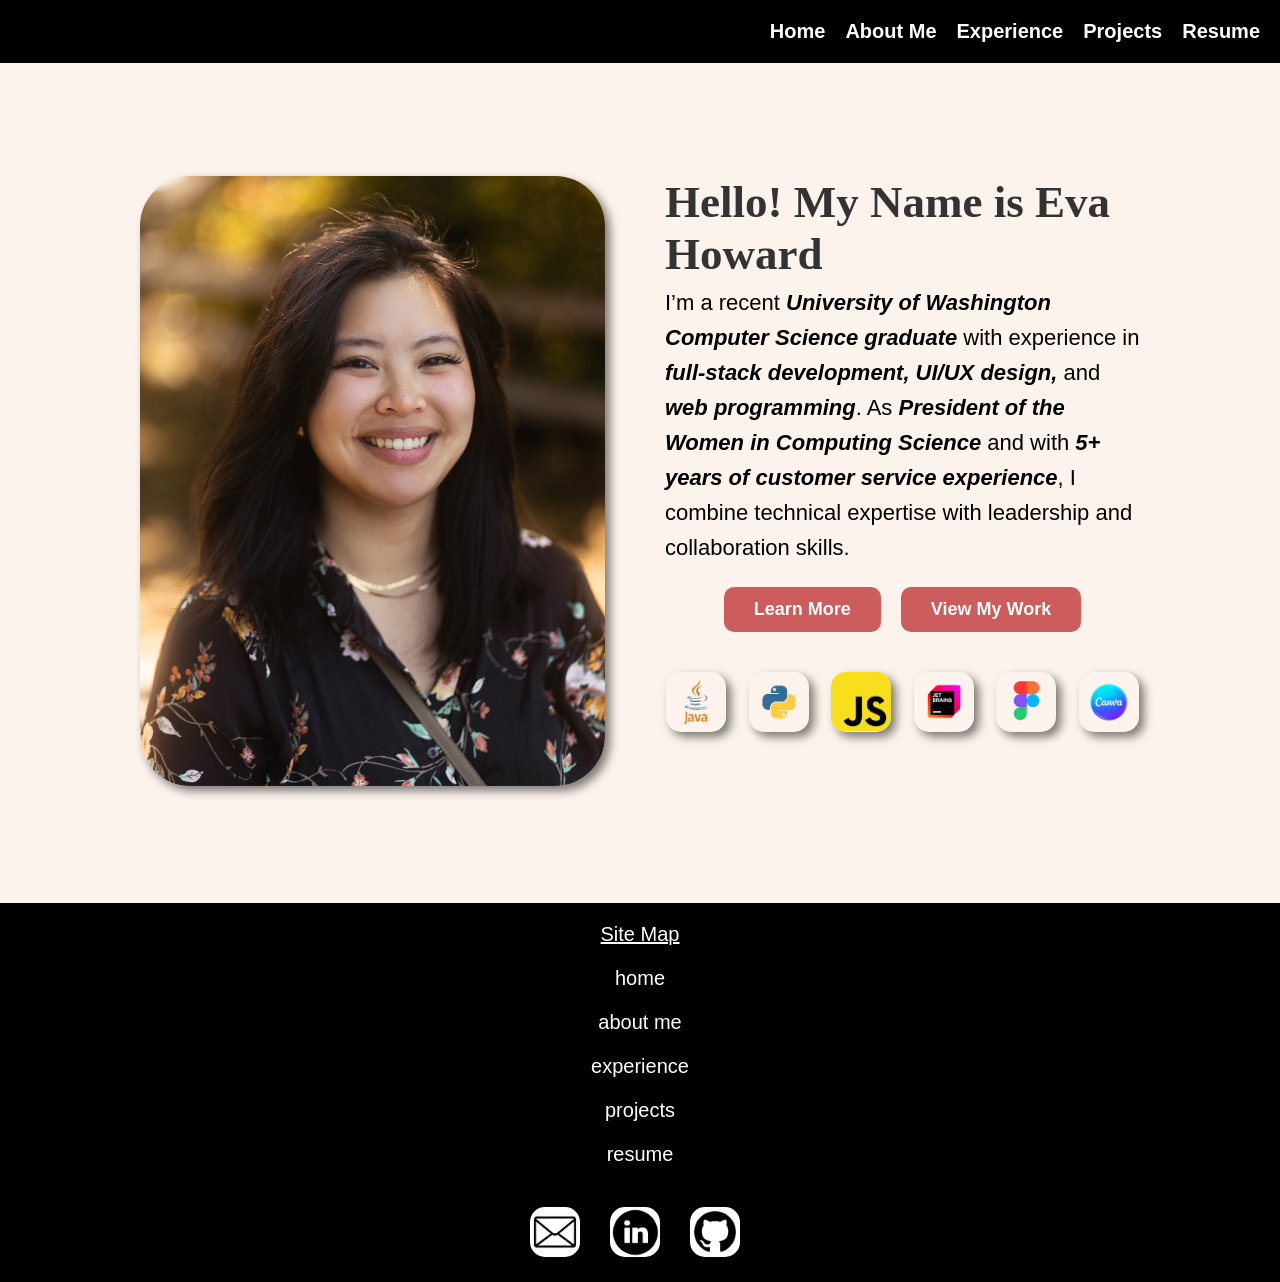
==== index.html @ faa2dda1 "made homepage blurb smaller" ====
<!DOCTYPE html>
<html lang="en">
<head>
    <meta charset="UTF-8">
    <meta name="viewport" content="width=device-width, initial-scale=1.0">
    <title>Eva Howard Portfolio</title>
    <meta name="description" content="Portfolio of Eva Howard, a UW Computer Science student, showcasing software projects,
    programming skills, and experience in web development, algorithms, and technology.">
    <meta name="author" content="Eva Howard">
    <meta name="keywords" content="Eva Howard, Eva, Howard, portfolio, CS, Computer Science, student, UWT, University of
    Washington, HTML, CSS, JavaScript, Python, Java, projects, leadership, WiCS, UHackathon, Game Jam, Figma">
    <link rel="stylesheet" href="styles.css">
</head>
<body>
<nav class="navbar">
    <a href="index.html">Home</a>
    <a href="about.html">About Me</a>
    <a href="experience.html">Experience</a>
    <a href="projects.html">Projects</a>
    <a href="resume.html">Resume</a>
</nav>
<div class="body">
    <div class="centerGrid">
        <div id="homeImg">
            <img src="img/face1.png" alt="A professional photo of Eva Howard with a big smile looking at the camera.">
        </div>
        <div>
            <h1>Hello! My Name is Eva Howard</h1>
            <p>
                I’m a recent <strong><em>University of Washington Computer Science graduate</em></strong> with experience
                in <strong><em>full-stack development, UI/UX design,</em></strong> and <strong><em>web programming</em></strong>.
                As <strong><em>President of the Women in Computing Science</em></strong> and with <strong><em>5+ years of customer
                service experience</em></strong>, I combine technical expertise with leadership and collaboration skills.
            </p>
            <div id="buttons">
                <a href="about.html">Learn More</a>
                <a href="projects.html">View My Work</a>
            </div>
            <div id="icons">
                <img src="img/java.png" alt="LinkedIn">
                <img src="img/python.png" alt="LinkedIn">
                <img src="img/js.png" alt="LinkedIn">
                <img src="img/jetbrains.png" alt="LinkedIn">
                <img src="img/figma.png" alt="LinkedIn">
                <img src="img/canva.png" alt="LinkedIn">
            </div>
        </div>
    </div>
</div>
<footer class="footer">
    <u><a href="sitemap.html">Site Map</a></u> <br>
    <a href="index.html">home</a> <br>
    <a href="about.html">about me</a> <br>
    <a href="experience.html">experience</a> <br>
    <a href="projects.html">projects</a> <br>
    <a href="resume.html">resume</a> <br>
    <div class="iconGrid">
        <div class="icon">
            <a href="mailto:ehoward7960@gmail.com">
                <img src="img/email%20(2).png" alt="Email Icon" width="50" height="50">
            </a>
        </div>
        <div class="icon">
            <a href="https://www.linkedin.com/in/evahoward7960/">
                <img src="img/linkedin.png" alt="LinkedIn Icon" width="50" height="50">
            </a>
        </div>
        <div class="icon">
            <a href="https://github.com/eva7960">
                <img src="img/github.png" alt="Github Icon" width="50" height="50">
            </a>
        </div>
    </div>
</footer>
</body>
</html>
---- styles.css ----
/* CSS for entire website */
* {
    box-sizing: border-box;
}
body {
    background-color: rgba(250,240,230,0.75);
    margin: 0;
    padding-bottom: 0;
    min-height: 100vh;
    font-family: "Arial Rounded MT Bold", sans-serif;
    font-size: 18px;
}
.body {
    display: flex;
    justify-content: center; /* horizontal centering */
    align-items: center;     /* vertical centering */
    flex-direction: column;
    min-height: calc(100vh - 60px); /* optional: leave space for navbar */
}
.navbar {
    top: 0;
    padding: 20px;
    width: 100%;
    background-color: black;
    display: flex;
    justify-content: right;  /* center links horizontally */
    gap: 20px;
}

.navbar a {
    color: white;
    text-decoration: none;
    font-size: 20px;
    font-weight: bold;
}

.navbar a:hover {
    color: indianred;
    text-decoration: underline;
}
footer {
    display: flex;
    flex-direction: column; /* stack headings, paragraphs vertically */
    align-items: center;    /* center horizontally */
    justify-content: center; /* center vertically if footer height is bigger */
    background-color: black;
    color: white;
    padding: 20px;
}
footer u {
    font-size: 20px;
}
footer a {
    font-size: 20px;
    color: white;
    text-decoration: none;
}
footer a:hover {
    color: indianred;
}
h1, h2 {
    font-family: "Schnyder", Georgia, serif;
}
h1 {
    font-size: 30px;
}
h2 {
    font-size: 50px;
    margin-bottom: 0;
    margin-top: 0;
}
.card {
    background: white;
    padding: 25px;
    border-radius: 15px;
    box-shadow: 5px 5px 10px rgba(0,0,0,0.5);
}

/* HOMEPAGE CSS */
.centerGrid {
    display: grid;
    grid-template-columns: repeat(2, 1fr);
    gap: 50px;
    max-width: 1000px;
}

.centerGrid img {
    border-radius: 50px;
    width: 465px;
    height: 610px;
    box-shadow: 5px 5px 10px rgba(0, 0, 0, 0.5); /* drop shadow */
}

.centerGrid h1 {
    font-size: 45px;
    color: #333;
    margin:0;
}
.centerGrid p {
    margin-top: 5px;
    font-size: 22px;
    line-height: 35px;
}
#icons {
    display: grid;
    grid-template-columns: repeat(6, 1fr); /* 6 equal columns */
    gap: 20px;                            /* space between icons */
    justify-items: center;                 /* center icons in each column */
    align-items: center;                   /* vertical alignment */
    margin: 40px 0;                        /* spacing above/below the row */
}

#icons img {
    width: 60px;   /* adjust icon size */
    height: 60px;
    object-fit: contain;
    border-radius: 15px;
}
#buttons {
    display: flex;
    gap: 20px;              /* space between buttons */
    margin-top: 20px;       /* space below text */
    flex-wrap: wrap;         /* wrap on small screens */
    justify-content: center; /* center buttons */
}
#buttons a {
    padding: 12px 30px;
    background-color: indianred;
    color: white;
    text-decoration: none;
    font-weight: bold;
    border-radius: 10px;
    text-align: center;
    font-size: 18px;
}


/* PROJECTS CSS */
.projectGrid {
    display: grid;
    grid-template-columns: repeat(2, 1fr);
    gap: 25px;
    max-width: 1400px;
    margin: auto;
    padding-top: 30px;
    padding-bottom: 30px;
}

.project {
    display: flex;
    flex-direction: column;
    align-items: center;
    text-align: center;
    height: 100%;
}
.project p {
    text-align:left;
    line-height: 30px;
    font-size: 18px;
}
.project strong {
    font-size: 20px;
    font-weight: bolder;
}
.project img {
    width: 100%;
    height: 400px;
    object-fit: cover;
    border-radius: 10px;
}
.project h1 {
    text-align: center;
}

.project h1 a {
    font-size: 30px;
    font-family: "Schnyder", Georgia, serif;
    margin-bottom: 0;
    color: black;
    text-decoration: none;
}
.project h1 a:hover {
    color: indianred;
    text-decoration: underline;
}


/* LEADERSHIP EXPERIENCE AND ABOUT ME CSS */
.wrapText {
    max-width: 1000px;
    margin: 40px auto;
    padding: 0 20px;
}
.wrapText img {
    border-radius: 50px;
    box-shadow: 5px 5px 10px rgba(0, 0, 0, 0.5); /*drop shadow*/
    float: left;
    margin-right: 15px;
    margin-bottom: 5px;
    width: 400px;
    height: 500px;
}
.wrapText p {
    margin-top: 0;
    line-height: 30px;
}
.iconGrid {
    display: grid;
    grid-template-columns: repeat(3, 60px); /* 3 equal columns for the icons */
    gap: 20px;       /* spacing between icons */
    justify-content: center; /* centers the row horizontally */
    align-items: center;     /* centers icons vertically if needed */
    margin-top: 20px;
}
.iconGrid img {
    background-color: white;
    border-radius: 15px;
}
.contact a {
    text-align: left;
    font-size: 20px;
    color: white;
}
.contact a:hover {
    color: indianred;
}
.expGrid {
    display: grid;
    grid-template-columns: 1000px;
    gap: 20px;
    max-width: 1000px;
    margin: auto;
    justify-content: center;
    padding-top: 30px;
    padding-bottom: 30px;
}
.exp {
    display: flex;
    flex-direction: column;
    align-items: center;
    line-height: 30px;
}
.exp h1 {
    margin-bottom: 0;
    padding-bottom: 0;
}
.exp img {
    width: 100%;
    max-width: 1000px;
    height: auto;
    border-radius: 15px;
}

/* RESUME CSS */
.downloadBtn {
    display: inline-block;
    padding: 12px 30px;
    background-color: indianred;
    color: white;
    text-decoration: none;
    font-weight: bold;
    border-radius: 10px;
    font-size: 18px;
    margin: 40px 0 80px 0;
    justify-self: center;
}
.downloadBtn:hover {
    background-color: lightpink;
}
#resButton {
    text-align: center;
}
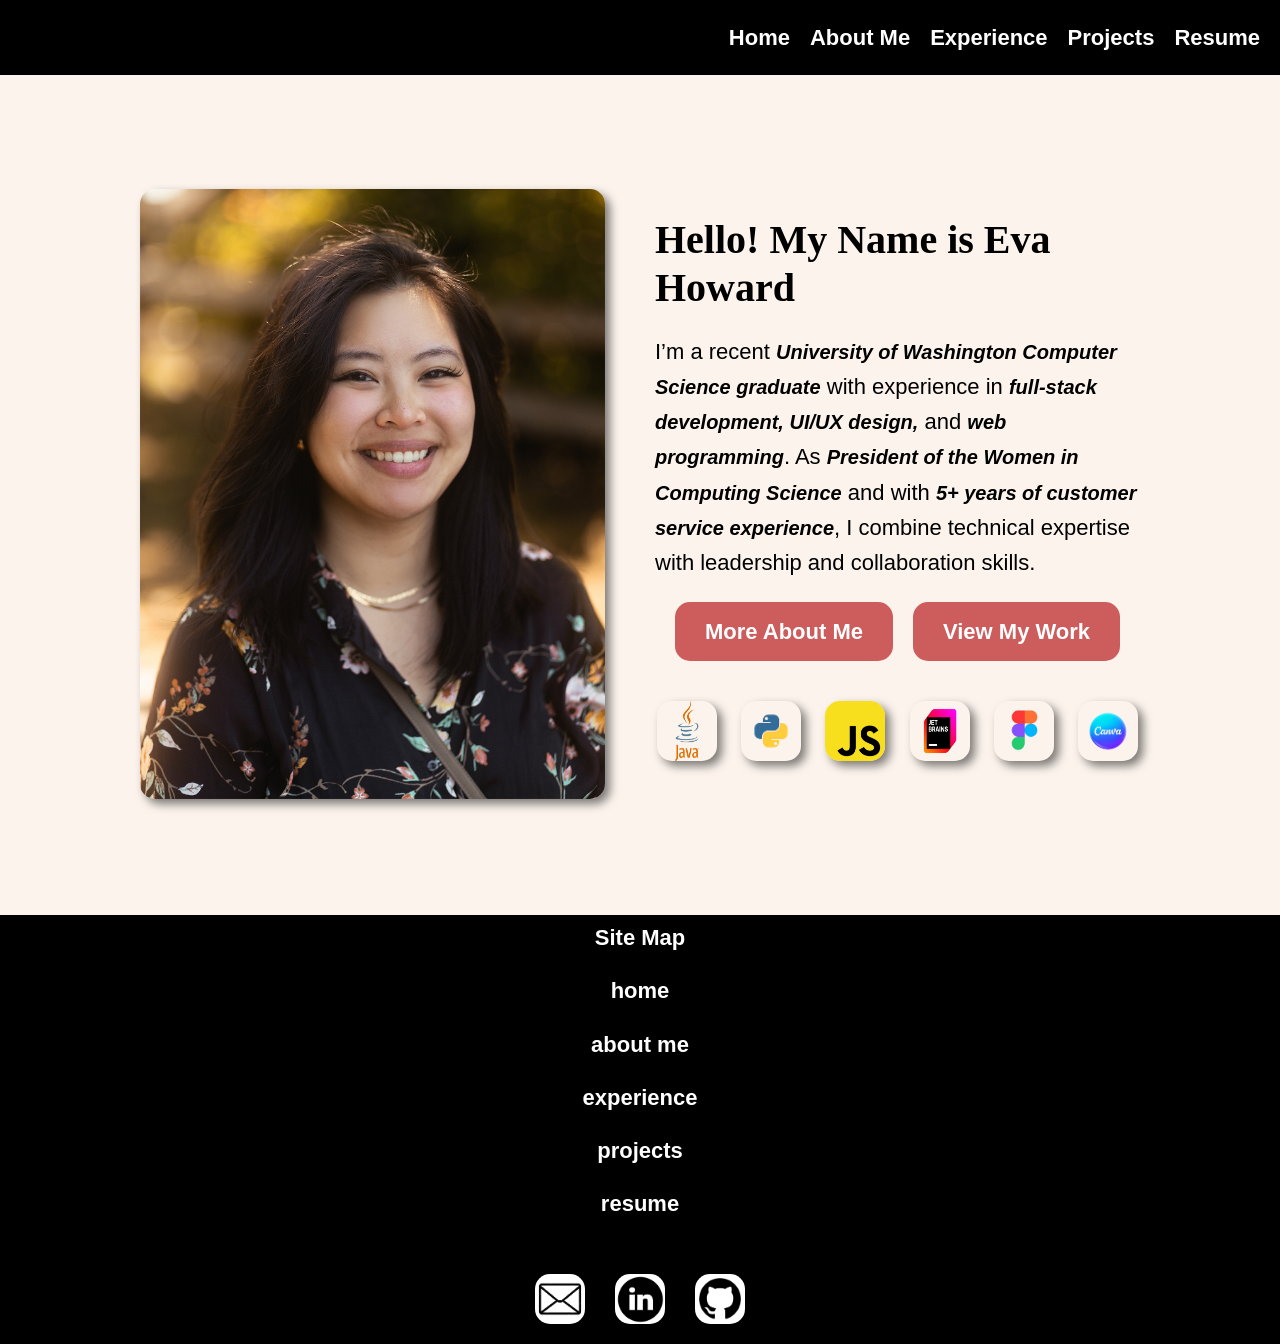
==== commit 712c017f: "CSS sheet is good!" ====
--- a/index.html
+++ b/index.html
@@ -20,10 +20,8 @@
     <a href="resume.html">Resume</a>
 </nav>
 <div class="body">
-    <div class="centerGrid">
-        <div id="homeImg">
-            <img src="img/face1.png" alt="A professional photo of Eva Howard with a big smile looking at the camera.">
-        </div>
+    <div class="grid twoColGrid home">
+        <img src="img/face1.png" alt="A professional photo of Eva Howard with a big smile looking at the camera." width="465" height="610">
         <div>
             <h1>Hello! My Name is Eva Howard</h1>
             <p>
@@ -32,11 +30,11 @@
                 As <strong><em>President of the Women in Computing Science</em></strong> and with <strong><em>5+ years of customer
                 service experience</em></strong>, I combine technical expertise with leadership and collaboration skills.
             </p>
-            <div id="buttons">
-                <a href="about.html">Learn More</a>
+            <div class="buttons">
+                <a href="about.html">More About Me</a>
                 <a href="projects.html">View My Work</a>
             </div>
-            <div id="icons">
+            <div class="iconGrid skills">
                 <img src="img/java.png" alt="LinkedIn">
                 <img src="img/python.png" alt="LinkedIn">
                 <img src="img/js.png" alt="LinkedIn">
@@ -54,22 +52,16 @@
     <a href="experience.html">experience</a> <br>
     <a href="projects.html">projects</a> <br>
     <a href="resume.html">resume</a> <br>
-    <div class="iconGrid">
-        <div class="icon">
-            <a href="mailto:ehoward7960@gmail.com">
-                <img src="img/email%20(2).png" alt="Email Icon" width="50" height="50">
-            </a>
-        </div>
-        <div class="icon">
-            <a href="https://www.linkedin.com/in/evahoward7960/">
-                <img src="img/linkedin.png" alt="LinkedIn Icon" width="50" height="50">
-            </a>
-        </div>
-        <div class="icon">
-            <a href="https://github.com/eva7960">
-                <img src="img/github.png" alt="Github Icon" width="50" height="50">
-            </a>
-        </div>
+    <div class="iconGrid socials">
+        <a href="mailto:ehoward7960@gmail.com">
+            <img src="img/email%20(2).png" alt="Email Icon" width="50" height="50">
+        </a>
+        <a href="https://www.linkedin.com/in/evahoward7960/">
+            <img src="img/linkedin.png" alt="LinkedIn Icon" width="50" height="50">
+        </a>
+        <a href="https://github.com/eva7960">
+            <img src="img/github.png" alt="Github Icon" width="50" height="50">
+        </a>
     </div>
 </footer>
 </body>
--- a/styles.css
+++ b/styles.css
@@ -8,7 +8,8 @@
     padding-bottom: 0;
     min-height: 100vh;
     font-family: "Arial Rounded MT Bold", sans-serif;
-    font-size: 18px;
+    font-size: 22px;
+    line-height: 1.6;
 }
 .body {
     display: flex;
@@ -17,8 +18,7 @@
     flex-direction: column;
     min-height: calc(100vh - 60px); /* optional: leave space for navbar */
 }
-.navbar {
-    top: 0;
+.navbar, footer {
     padding: 20px;
     width: 100%;
     background-color: black;
@@ -26,48 +26,41 @@
     justify-content: right;  /* center links horizontally */
     gap: 20px;
 }
-
-.navbar a {
+.navbar a, footer a {
     color: white;
     text-decoration: none;
-    font-size: 20px;
     font-weight: bold;
 }
 
-.navbar a:hover {
+.navbar a:hover, footer a:hover {
     color: indianred;
-    text-decoration: underline;
 }
 footer {
-    display: flex;
     flex-direction: column; /* stack headings, paragraphs vertically */
     align-items: center;    /* center horizontally */
-    justify-content: center; /* center vertically if footer height is bigger */
-    background-color: black;
-    color: white;
-    padding: 20px;
-}
-footer u {
-    font-size: 20px;
-}
-footer a {
-    font-size: 20px;
-    color: white;
-    text-decoration: none;
-}
-footer a:hover {
-    color: indianred;
+    line-height: 0.3;
 }
 h1, h2 {
+    margin-bottom: 0;
+    line-height: 1.2;
     font-family: "Schnyder", Georgia, serif;
 }
 h1 {
+    font-size: 40px;
+}
+h2 {
     font-size: 30px;
 }
-h2 {
-    font-size: 50px;
-    margin-bottom: 0;
-    margin-top: 0;
+h2 a {
+    color:black;
+}
+strong {
+    font-size: 20px;
+    font-weight: bolder;
+}
+img {
+    border-radius: 15px;
+    box-shadow: 5px 5px 10px rgba(0, 0, 0, 0.5); /* drop shadow */
 }
 .card {
     background: white;
@@ -75,116 +68,70 @@
     border-radius: 15px;
     box-shadow: 5px 5px 10px rgba(0,0,0,0.5);
 }
-
-/* HOMEPAGE CSS */
-.centerGrid {
+.iconGrid {
     display: grid;
-    grid-template-columns: repeat(2, 1fr);
-    gap: 50px;
-    max-width: 1000px;
-}
-
-.centerGrid img {
-    border-radius: 50px;
-    width: 465px;
-    height: 610px;
-    box-shadow: 5px 5px 10px rgba(0, 0, 0, 0.5); /* drop shadow */
-}
-
-.centerGrid h1 {
-    font-size: 45px;
-    color: #333;
-    margin:0;
-}
-.centerGrid p {
-    margin-top: 5px;
-    font-size: 22px;
-    line-height: 35px;
-}
-#icons {
-    display: grid;
-    grid-template-columns: repeat(6, 1fr); /* 6 equal columns */
     gap: 20px;                            /* space between icons */
     justify-items: center;                 /* center icons in each column */
     align-items: center;                   /* vertical alignment */
+}
+.grid {
+    display: grid;
+    flex-direction: column;
+    gap: 30px;
+    padding: 30px 0;
+    margin: auto;
+}
+.oneColGrid {
+    grid-template-columns: 1fr;
+    max-width: 1000px;
+}
+.twoColGrid {
+    grid-template-columns: repeat(2, 1fr);
+    max-width: 1400px;
+}
+
+.skills {
+    grid-template-columns: repeat(6, 1fr); /* 6 equal columns */
     margin: 40px 0;                        /* spacing above/below the row */
 }
 
-#icons img {
+.skills img {
     width: 60px;   /* adjust icon size */
     height: 60px;
-    object-fit: contain;
-    border-radius: 15px;
 }
-#buttons {
+
+.buttons {
     display: flex;
     gap: 20px;              /* space between buttons */
     margin-top: 20px;       /* space below text */
     flex-wrap: wrap;         /* wrap on small screens */
     justify-content: center; /* center buttons */
 }
-#buttons a {
-    padding: 12px 30px;
-    background-color: indianred;
+.buttons a {
     color: white;
     text-decoration: none;
     font-weight: bold;
-    border-radius: 10px;
+    padding: 12px 30px;
+    background-color: indianred;
     text-align: center;
-    font-size: 18px;
+    border-radius: 15px;
+}
+.buttons a:hover {
+    color:lightpink;
 }
 
-
+.home {
+    max-width: 1000px;
+}
 /* PROJECTS CSS */
-.projectGrid {
-    display: grid;
-    grid-template-columns: repeat(2, 1fr);
-    gap: 25px;
-    max-width: 1400px;
-    margin: auto;
-    padding-top: 30px;
-    padding-bottom: 30px;
-}
-
-.project {
-    display: flex;
-    flex-direction: column;
-    align-items: center;
-    text-align: center;
-    height: 100%;
-}
-.project p {
-    text-align:left;
-    line-height: 30px;
-    font-size: 18px;
-}
-.project strong {
-    font-size: 20px;
-    font-weight: bolder;
-}
 .project img {
     width: 100%;
-    height: 400px;
-    object-fit: cover;
-    border-radius: 10px;
 }
-.project h1 {
+.project h2 {
     text-align: center;
+    margin-top: 0;
+    margin-bottom: 20px;
 }
-
-.project h1 a {
-    font-size: 30px;
-    font-family: "Schnyder", Georgia, serif;
-    margin-bottom: 0;
-    color: black;
-    text-decoration: none;
-}
-.project h1 a:hover {
-    color: indianred;
-    text-decoration: underline;
-}
-
-
 /* LEADERSHIP EXPERIENCE AND ABOUT ME CSS */
 .wrapText {
     max-width: 1000px;
@@ -192,81 +139,20 @@
     padding: 0 20px;
 }
 .wrapText img {
-    border-radius: 50px;
-    box-shadow: 5px 5px 10px rgba(0, 0, 0, 0.5); /*drop shadow*/
     float: left;
     margin-right: 15px;
     margin-bottom: 5px;
     width: 400px;
     height: 500px;
 }
-.wrapText p {
-    margin-top: 0;
-    line-height: 30px;
-}
-.iconGrid {
-    display: grid;
+.socials {
     grid-template-columns: repeat(3, 60px); /* 3 equal columns for the icons */
-    gap: 20px;       /* spacing between icons */
-    justify-content: center; /* centers the row horizontally */
-    align-items: center;     /* centers icons vertically if needed */
     margin-top: 20px;
 }
-.iconGrid img {
+.socials img {
     background-color: white;
-    border-radius: 15px;
-}
-.contact a {
-    text-align: left;
-    font-size: 20px;
-    color: white;
-}
-.contact a:hover {
-    color: indianred;
-}
-.expGrid {
-    display: grid;
-    grid-template-columns: 1000px;
-    gap: 20px;
-    max-width: 1000px;
-    margin: auto;
-    justify-content: center;
-    padding-top: 30px;
-    padding-bottom: 30px;
-}
-.exp {
-    display: flex;
-    flex-direction: column;
-    align-items: center;
-    line-height: 30px;
-}
-.exp h1 {
-    margin-bottom: 0;
-    padding-bottom: 0;
-}
-.exp img {
-    width: 100%;
-    max-width: 1000px;
-    height: auto;
-    border-radius: 15px;
 }
 
-/* RESUME CSS */
-.downloadBtn {
-    display: inline-block;
-    padding: 12px 30px;
-    background-color: indianred;
-    color: white;
-    text-decoration: none;
-    font-weight: bold;
-    border-radius: 10px;
-    font-size: 18px;
-    margin: 40px 0 80px 0;
-    justify-self: center;
-}
-.downloadBtn:hover {
-    background-color: lightpink;
-}
-#resButton {
+.exp h2 {
     text-align: center;
 }
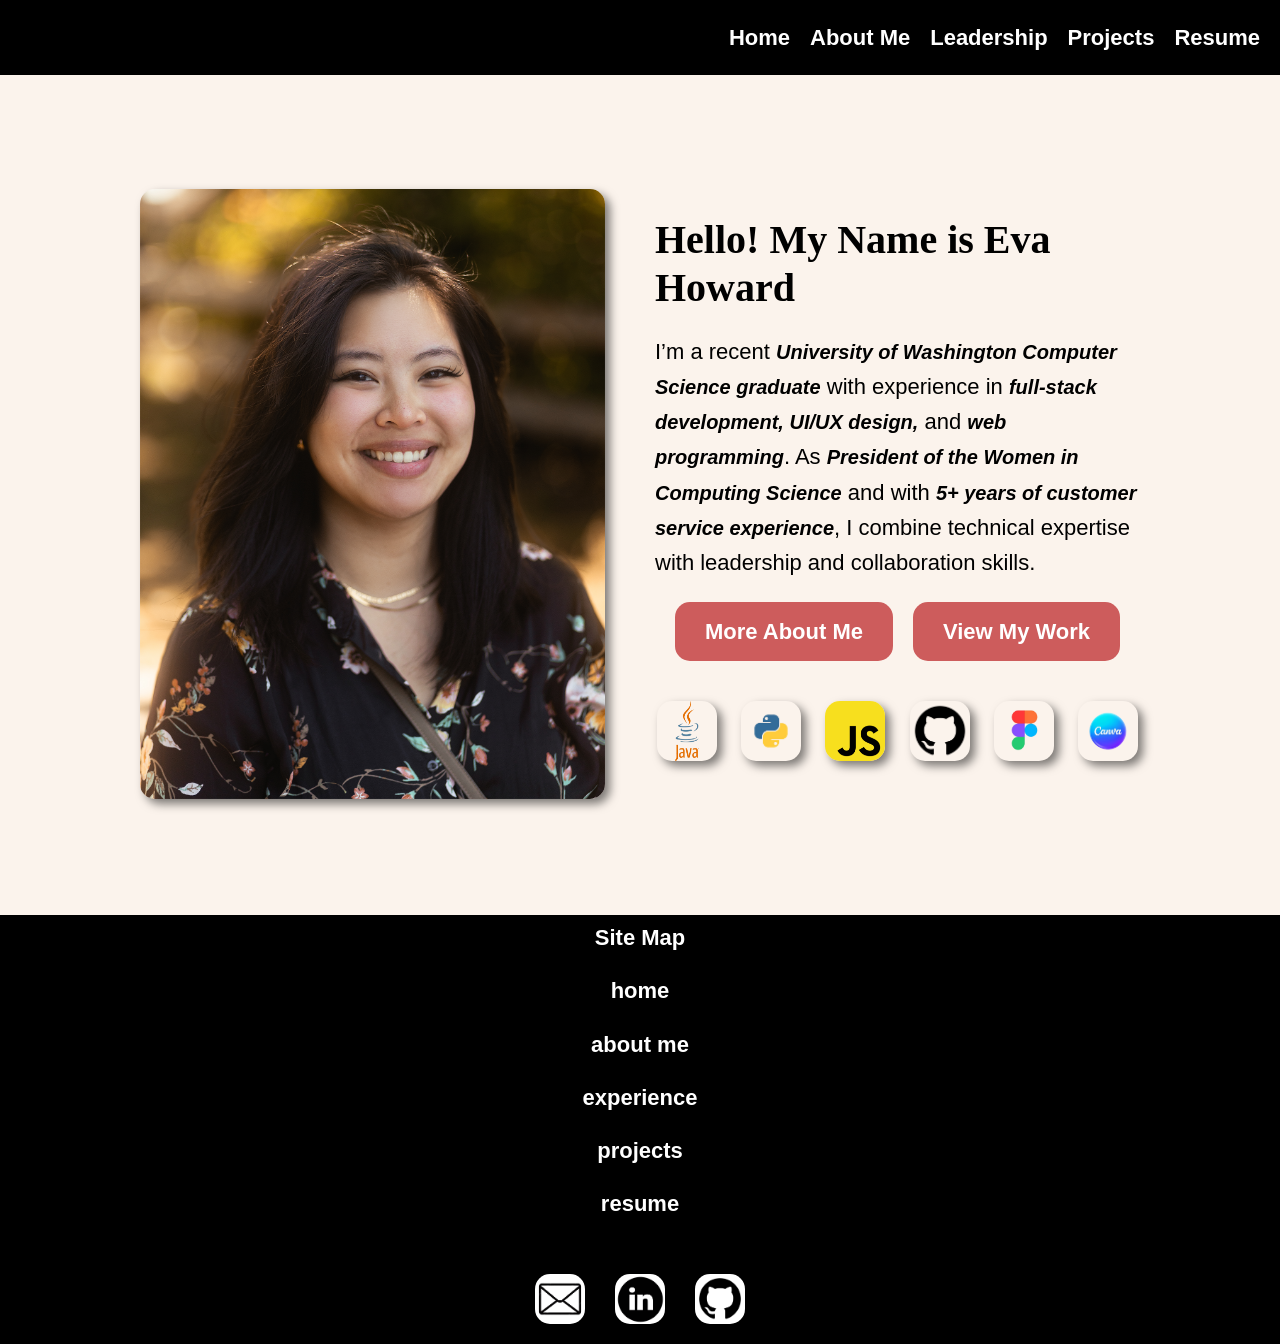
==== commit 0a03a1d5: "templates are all done" ====
--- a/index.html
+++ b/index.html
@@ -15,7 +15,7 @@
 <nav class="navbar">
     <a href="index.html">Home</a>
     <a href="about.html">About Me</a>
-    <a href="experience.html">Experience</a>
+    <a href="experience.html">Leadership</a>
     <a href="projects.html">Projects</a>
     <a href="resume.html">Resume</a>
 </nav>
@@ -35,12 +35,12 @@
                 <a href="projects.html">View My Work</a>
             </div>
             <div class="iconGrid skills">
-                <img src="img/java.png" alt="LinkedIn">
-                <img src="img/python.png" alt="LinkedIn">
-                <img src="img/js.png" alt="LinkedIn">
-                <img src="img/jetbrains.png" alt="LinkedIn">
-                <img src="img/figma.png" alt="LinkedIn">
-                <img src="img/canva.png" alt="LinkedIn">
+                <img src="img/java.png" alt="Java programming language logo">
+                <img src="img/python.png" alt="Python programming language logo">
+                <img src="img/js.png" alt="JavaScript programming language logo">
+                <img src="img/github.png" alt="GitHub logo">
+                <img src="img/figma.png" alt="Figma logo">
+                <img src="img/canva.png" alt="Canva logo">
             </div>
         </div>
     </div>
--- a/styles.css
+++ b/styles.css
@@ -155,4 +155,8 @@
 
 .exp h2 {
     text-align: center;
+}
+
+.resBtn {
+    margin-bottom: 20px;
 }
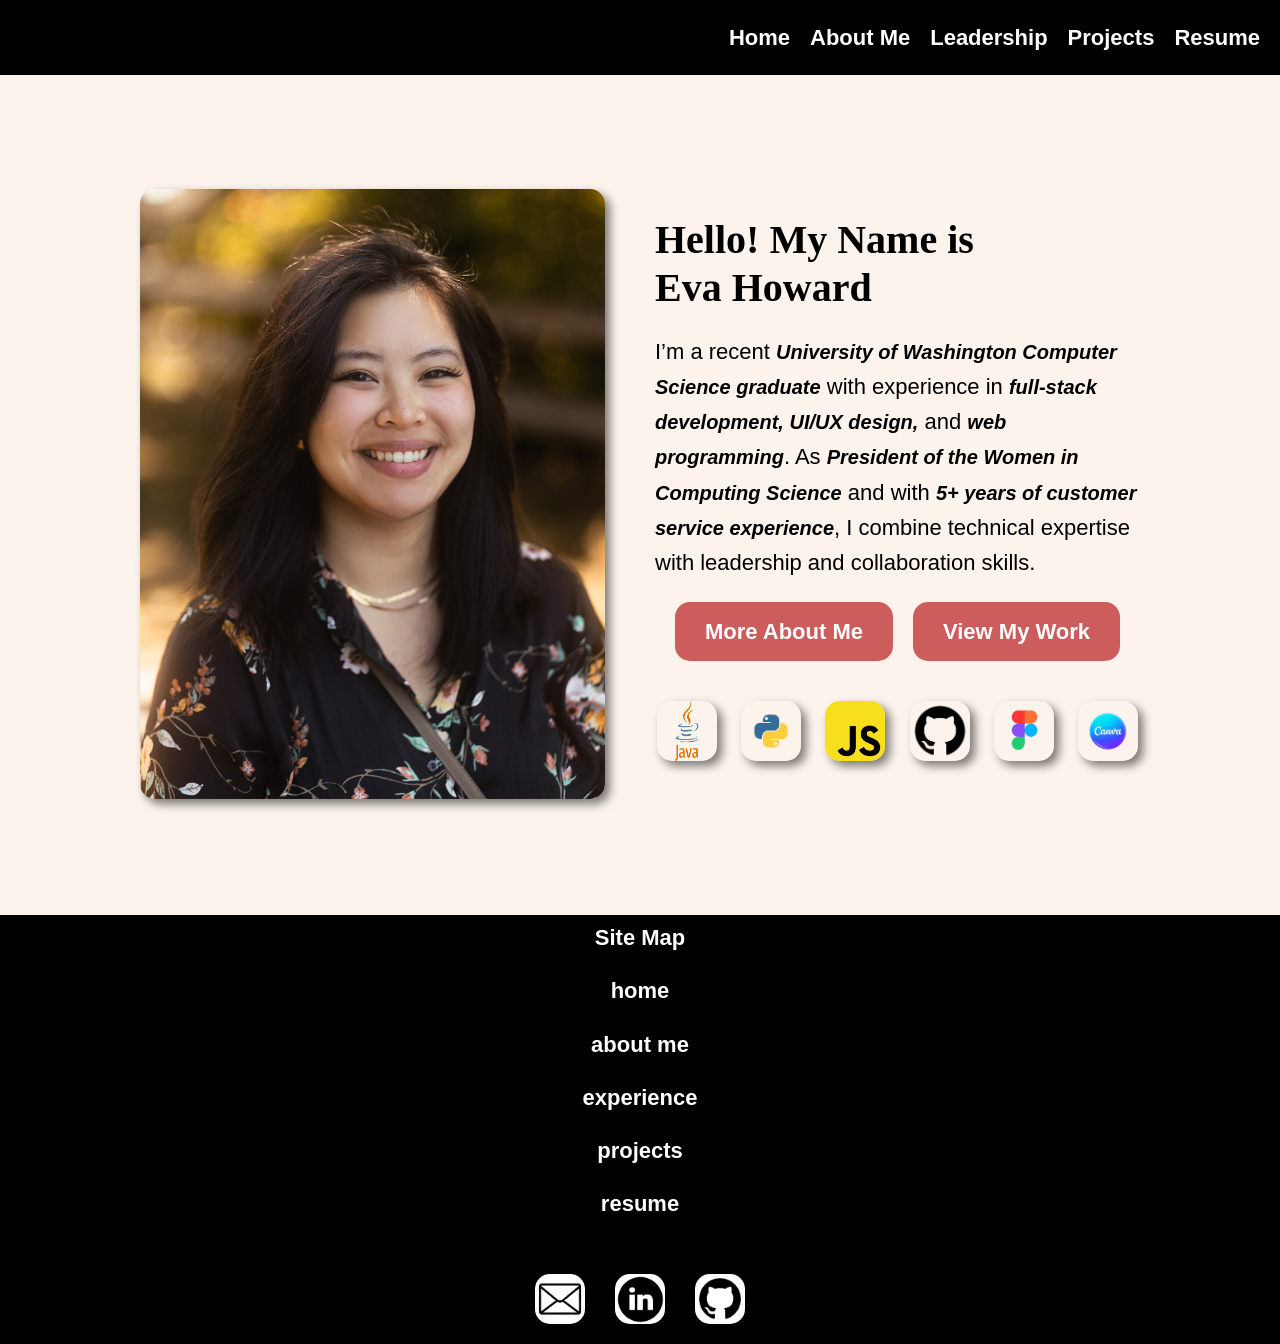
==== commit d832cacb: "shortened about me" ====
--- a/index.html
+++ b/index.html
@@ -19,11 +19,11 @@
     <a href="projects.html">Projects</a>
     <a href="resume.html">Resume</a>
 </nav>
-<div class="body">
+<div class="homeContainer">
     <div class="grid twoColGrid home">
         <img src="img/face1.png" alt="A professional photo of Eva Howard with a big smile looking at the camera." width="465" height="610">
         <div>
-            <h1>Hello! My Name is Eva Howard</h1>
+            <h1>Hello! My Name is <br>Eva Howard</h1>
             <p>
                 I’m a recent <strong><em>University of Washington Computer Science graduate</em></strong> with experience
                 in <strong><em>full-stack development, UI/UX design,</em></strong> and <strong><em>web programming</em></strong>.
--- a/styles.css
+++ b/styles.css
@@ -11,19 +11,14 @@
     font-size: 22px;
     line-height: 1.6;
 }
-.body {
-    display: flex;
-    justify-content: center; /* horizontal centering */
-    align-items: center;     /* vertical centering */
-    flex-direction: column;
-    min-height: calc(100vh - 60px); /* optional: leave space for navbar */
-}
+
+/* navigation bar */
 .navbar, footer {
     padding: 20px;
     width: 100%;
     background-color: black;
     display: flex;
-    justify-content: right;  /* center links horizontally */
+    justify-content: right;
     gap: 20px;
 }
 .navbar a, footer a {
@@ -35,11 +30,17 @@
 .navbar a:hover, footer a:hover {
     color: indianred;
 }
+
+
+/* footer */
 footer {
-    flex-direction: column; /* stack headings, paragraphs vertically */
-    align-items: center;    /* center horizontally */
+    flex-direction: column;
+    align-items: center;
     line-height: 0.3;
 }
+
+
+/* headings, images, and bold */
 h1, h2 {
     margin-bottom: 0;
     line-height: 1.2;
@@ -60,20 +61,60 @@
 }
 img {
     border-radius: 15px;
-    box-shadow: 5px 5px 10px rgba(0, 0, 0, 0.5); /* drop shadow */
+    box-shadow: 5px 5px 10px rgba(0, 0, 0, 0.5);
 }
+
+
+
+/* card layout aesthetic */
 .card {
     background: white;
     padding: 25px;
     border-radius: 15px;
     box-shadow: 5px 5px 10px rgba(0,0,0,0.5);
 }
+
+
+
+/* grids for icons both social and skills icons*/
 .iconGrid {
     display: grid;
-    gap: 20px;                            /* space between icons */
-    justify-items: center;                 /* center icons in each column */
-    align-items: center;                   /* vertical alignment */
+    gap: 20px;
+    justify-items: center;
+    align-items: center;
 }
+
+/* CSS for home page container so that info is centered on page */
+.homeContainer {
+    display: flex;
+    align-items: center;
+    min-height: calc(100vh - 60px);
+}
+
+
+/* CSS for skills icons on home page */
+.skills {
+    grid-template-columns: repeat(6, 1fr);
+    margin: 40px 0;
+}
+
+.skills img {
+    width: 60px;
+    height: 60px;
+}
+
+/* CSS for social media icons on footer */
+.socials {
+    grid-template-columns: repeat(3, 60px);
+    margin-top: 20px;
+}
+.socials img {
+    background-color: white;
+}
+
+
+
+/* reusable grid layout */
 .grid {
     display: grid;
     flex-direction: column;
@@ -81,6 +122,9 @@
     padding: 30px 0;
     margin: auto;
 }
+
+
+/* CSS for one or two column grids */
 .oneColGrid {
     grid-template-columns: 1fr;
     max-width: 1000px;
@@ -90,22 +134,13 @@
     max-width: 1400px;
 }
 
-.skills {
-    grid-template-columns: repeat(6, 1fr); /* 6 equal columns */
-    margin: 40px 0;                        /* spacing above/below the row */
-}
-
-.skills img {
-    width: 60px;   /* adjust icon size */
-    height: 60px;
-}
-
+/* CSS for buttons */
 .buttons {
     display: flex;
-    gap: 20px;              /* space between buttons */
-    margin-top: 20px;       /* space below text */
-    flex-wrap: wrap;         /* wrap on small screens */
-    justify-content: center; /* center buttons */
+    gap: 20px;
+    margin-top: 20px;
+    flex-wrap: wrap;
+    justify-content: center;
 }
 .buttons a {
     color: white;
@@ -120,10 +155,14 @@
     color:lightpink;
 }
 
+
+/*CS for home page grid to control container width */
 .home {
     max-width: 1000px;
 }
-/* PROJECTS CSS */
+
+
+/* CSS for projects page */
 .project img {
     width: 100%;
 }
@@ -132,7 +171,10 @@
     margin-top: 0;
     margin-bottom: 20px;
 }
-/* LEADERSHIP EXPERIENCE AND ABOUT ME CSS */
+
+
+
+/* CSS for about me page */
 .wrapText {
     max-width: 1000px;
     margin: 40px auto;
@@ -145,18 +187,13 @@
     width: 400px;
     height: 500px;
 }
-.socials {
-    grid-template-columns: repeat(3, 60px); /* 3 equal columns for the icons */
-    margin-top: 20px;
-}
-.socials img {
-    background-color: white;
-}
 
+/* CSS for headings on experience page */
 .exp h2 {
     text-align: center;
 }
 
+/* CSS for download resume button on resume page. Makes it so button isn't touching footer */
 .resBtn {
     margin-bottom: 20px;
 }
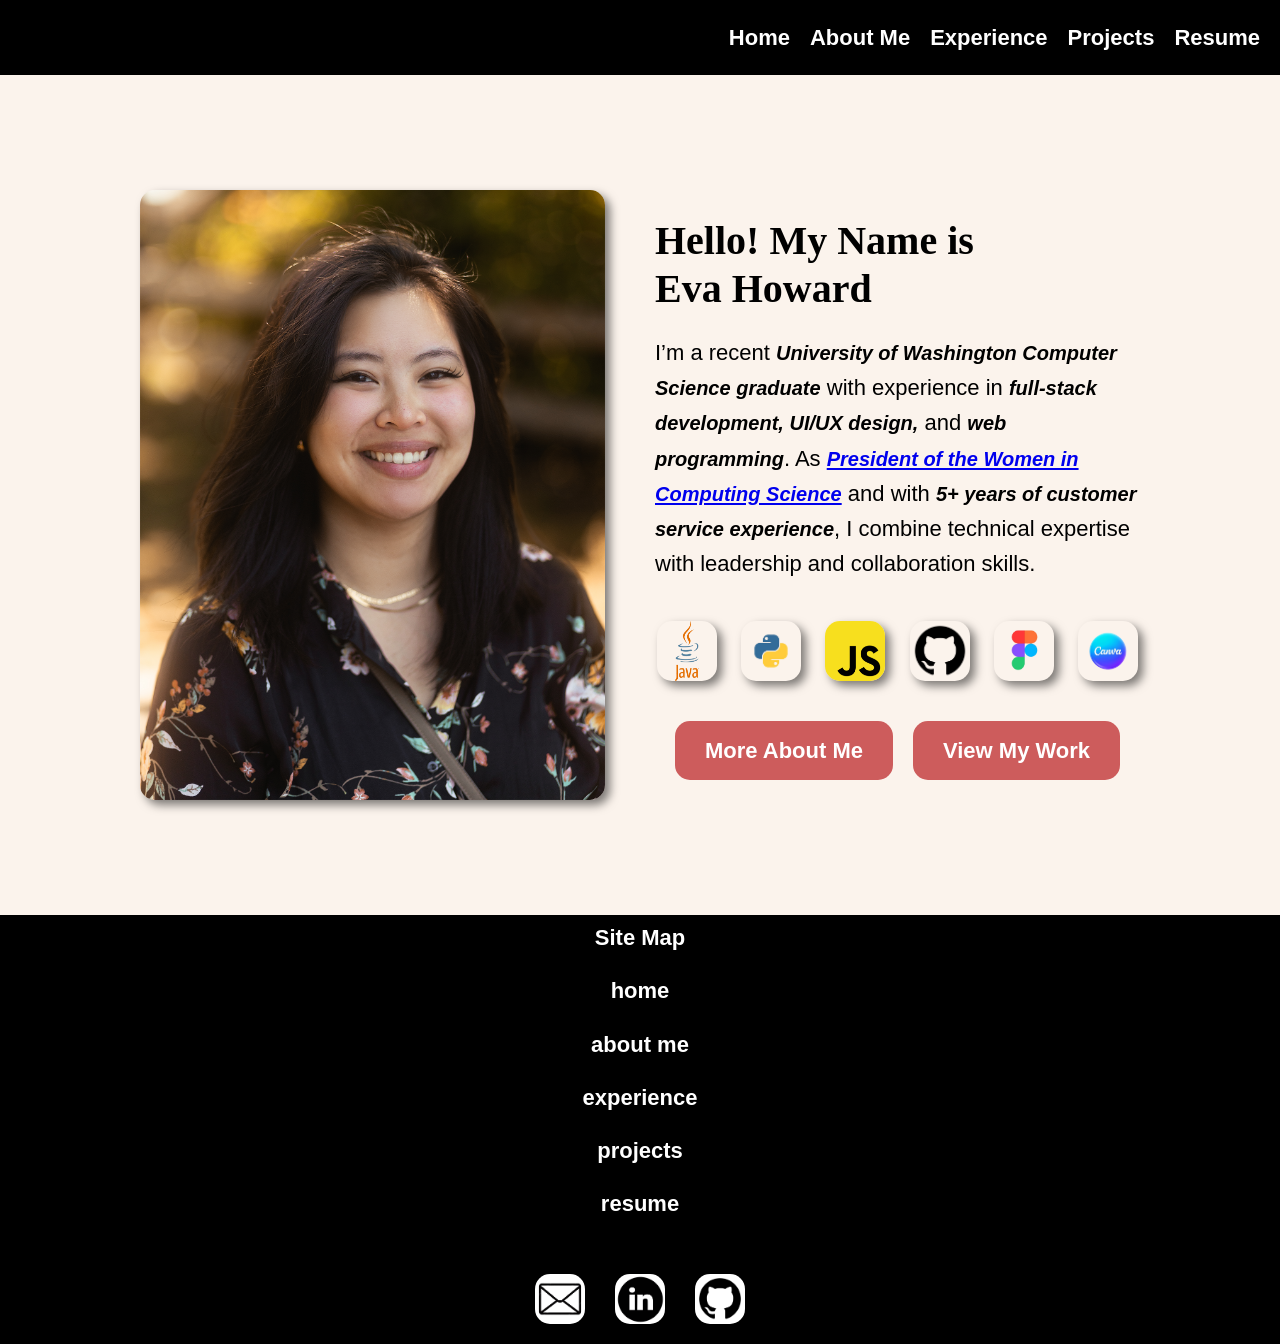
==== commit 9f2a6b11: "final changes, ready for submission!" ====
--- a/index.html
+++ b/index.html
@@ -15,7 +15,7 @@
 <nav class="navbar">
     <a href="index.html">Home</a>
     <a href="about.html">About Me</a>
-    <a href="experience.html">Leadership</a>
+    <a href="experience.html">Experience</a>
     <a href="projects.html">Projects</a>
     <a href="resume.html">Resume</a>
 </nav>
@@ -27,13 +27,9 @@
             <p>
                 I’m a recent <strong><em>University of Washington Computer Science graduate</em></strong> with experience
                 in <strong><em>full-stack development, UI/UX design,</em></strong> and <strong><em>web programming</em></strong>.
-                As <strong><em>President of the Women in Computing Science</em></strong> and with <strong><em>5+ years of customer
+                As <a href="experience.html#wics"><strong><em>President of the Women in Computing Science</em></strong></a> and with <strong><em>5+ years of customer
                 service experience</em></strong>, I combine technical expertise with leadership and collaboration skills.
             </p>
-            <div class="buttons">
-                <a href="about.html">More About Me</a>
-                <a href="projects.html">View My Work</a>
-            </div>
             <div class="iconGrid skills">
                 <img src="img/java.png" alt="Java programming language logo">
                 <img src="img/python.png" alt="Python programming language logo">
@@ -41,6 +37,10 @@
                 <img src="img/github.png" alt="GitHub logo">
                 <img src="img/figma.png" alt="Figma logo">
                 <img src="img/canva.png" alt="Canva logo">
+            </div>
+            <div class="buttons">
+                <a href="about.html">More About Me</a>
+                <a href="projects.html">View My Work</a>
             </div>
         </div>
     </div>
--- a/styles.css
+++ b/styles.css
@@ -1,12 +1,12 @@
 /* CSS for entire website */
 * {
-    box-sizing: border-box;
+    box-sizing: border-box; /* prevents unexpected overflow, makes sizing consistent */
 }
 body {
     background-color: rgba(250,240,230,0.75);
     margin: 0;
     padding-bottom: 0;
-    min-height: 100vh;
+    min-height: 100vh; /* so body is at least full screen height */
     font-family: "Arial Rounded MT Bold", sans-serif;
     font-size: 22px;
     line-height: 1.6;
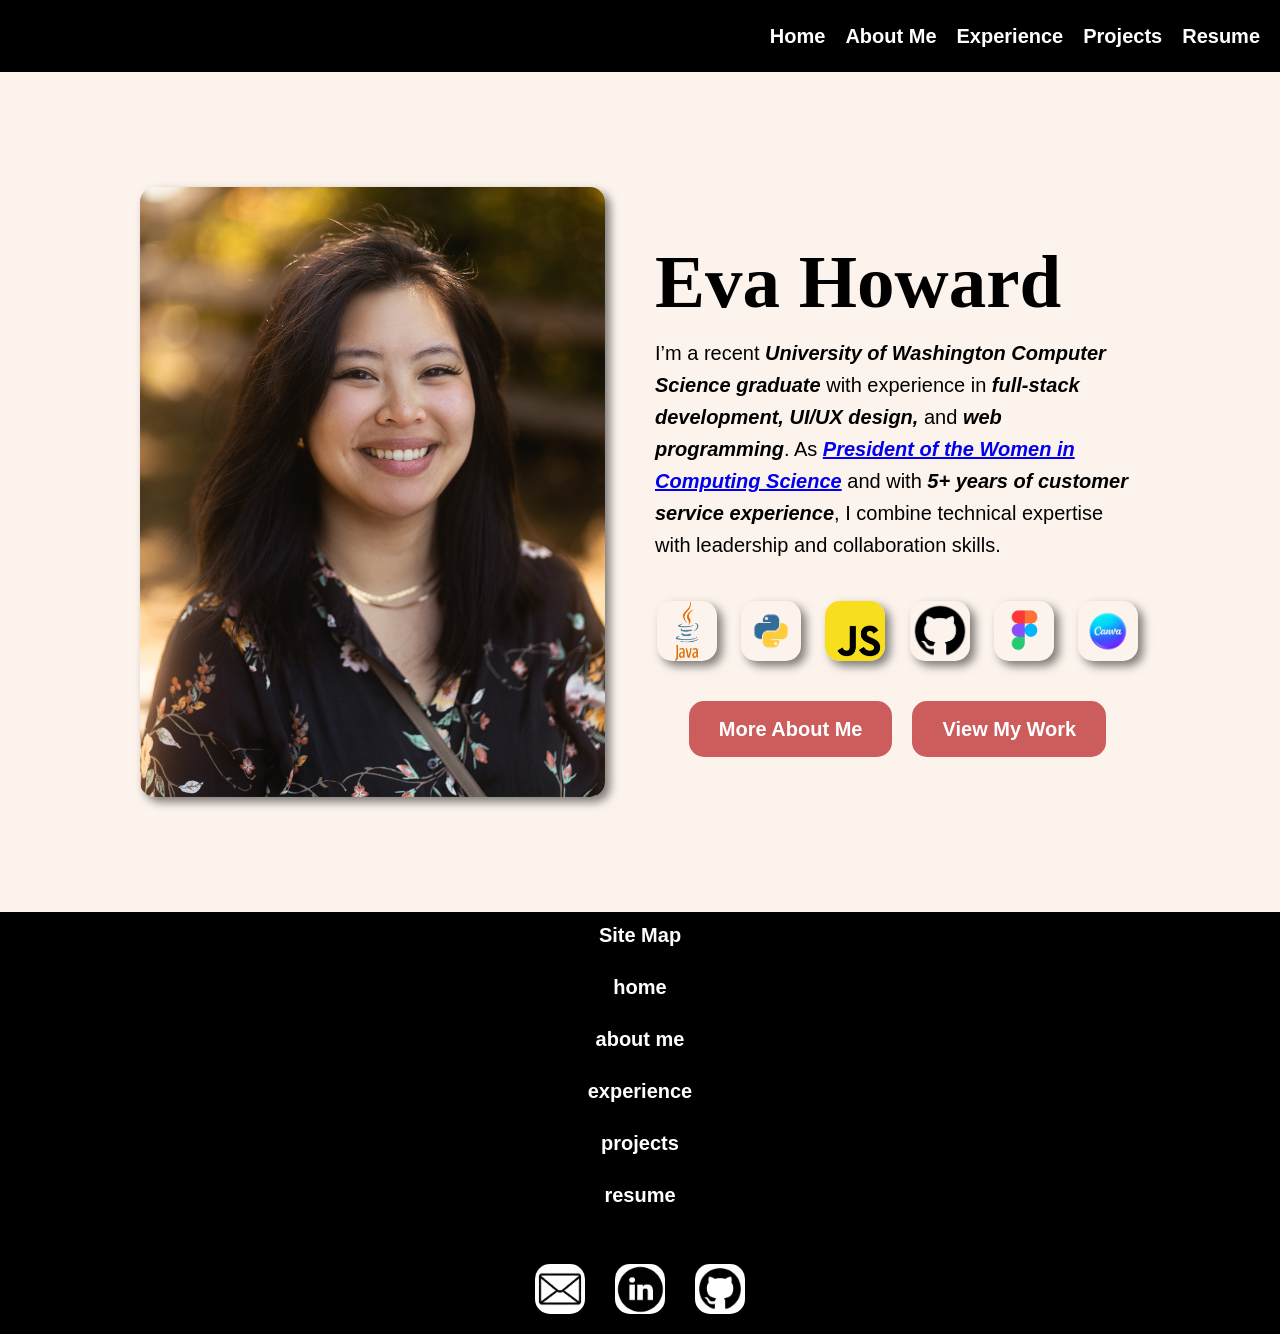
==== commit deec5507: "added turn 10 exp and modified proejct layout." ====
--- a/index.html
+++ b/index.html
@@ -23,7 +23,7 @@
     <div class="grid twoColGrid home">
         <img src="img/face1.png" alt="A professional photo of Eva Howard with a big smile looking at the camera." width="465" height="610">
         <div>
-            <h1>Hello! My Name is <br>Eva Howard</h1>
+            <h1>Eva Howard</h1>
             <p>
                 I’m a recent <strong><em>University of Washington Computer Science graduate</em></strong> with experience
                 in <strong><em>full-stack development, UI/UX design,</em></strong> and <strong><em>web programming</em></strong>.
--- a/styles.css
+++ b/styles.css
@@ -8,8 +8,11 @@
     padding-bottom: 0;
     min-height: 100vh; /* so body is at least full screen height */
     font-family: "Arial Rounded MT Bold", sans-serif;
-    font-size: 22px;
+    font-size: 20px;
     line-height: 1.6;
+}
+p {
+    margin-top: 10px;
 }
 
 /* navigation bar */
@@ -46,8 +49,14 @@
     line-height: 1.2;
     font-family: "Schnyder", Georgia, serif;
 }
+h1 a, h2 a {
+    color:black;
+}
+h1 a:hover, h2 a:hover {
+    font-size: 35px;
+}
 h1 {
-    font-size: 40px;
+    font-size: 75px;
 }
 h2 {
     font-size: 30px;
@@ -163,16 +172,50 @@
 
 
 /* CSS for projects page */
+.project {
+    display: flex;
+    flex-direction: column;
+}
 .project img {
     width: 100%;
+    height: 350px;
+    object-fit: cover;
 }
 .project h2 {
     text-align: center;
-    margin-top: 0;
+    margin: 10px;
+}
+
+.tools, projBtns {
+    display: flex;
+    flex-wrap: wrap;       /* THIS is what makes it flexible */
+    gap: 10px;
     margin-bottom: 20px;
-}
-
-
+    font-size: 18px;
+    font-weight: 500;
+    margin-top: auto;
+}
+
+.tools span {
+    padding: 6px 14px;
+    border-radius: 15px;
+    color: white;
+    background-color: indianred;
+    box-shadow: 5px 5px 10px rgba(0, 0, 0, 0.5);
+}
+
+.projBtns a {
+    display: inline-block;
+    padding: 6px 14px;
+    text-decoration: none;
+    color: black;
+    border: 2px solid indianred;
+    border-radius: 10px;
+}
+
+.projBtns a:hover {
+    background-color: rgba(255,133,133,0.43);
+}
 
 /* CSS for about me page */
 .wrapText {
@@ -188,9 +231,13 @@
     height: 500px;
 }
 
-/* CSS for headings on experience page */
+/* CSS for headings and images on experience page */
 .exp h2 {
     text-align: center;
+}
+
+.exp img {
+    width: 1000px;
 }
 
 /* CSS for download resume button on resume page. Makes it so button isn't touching footer */
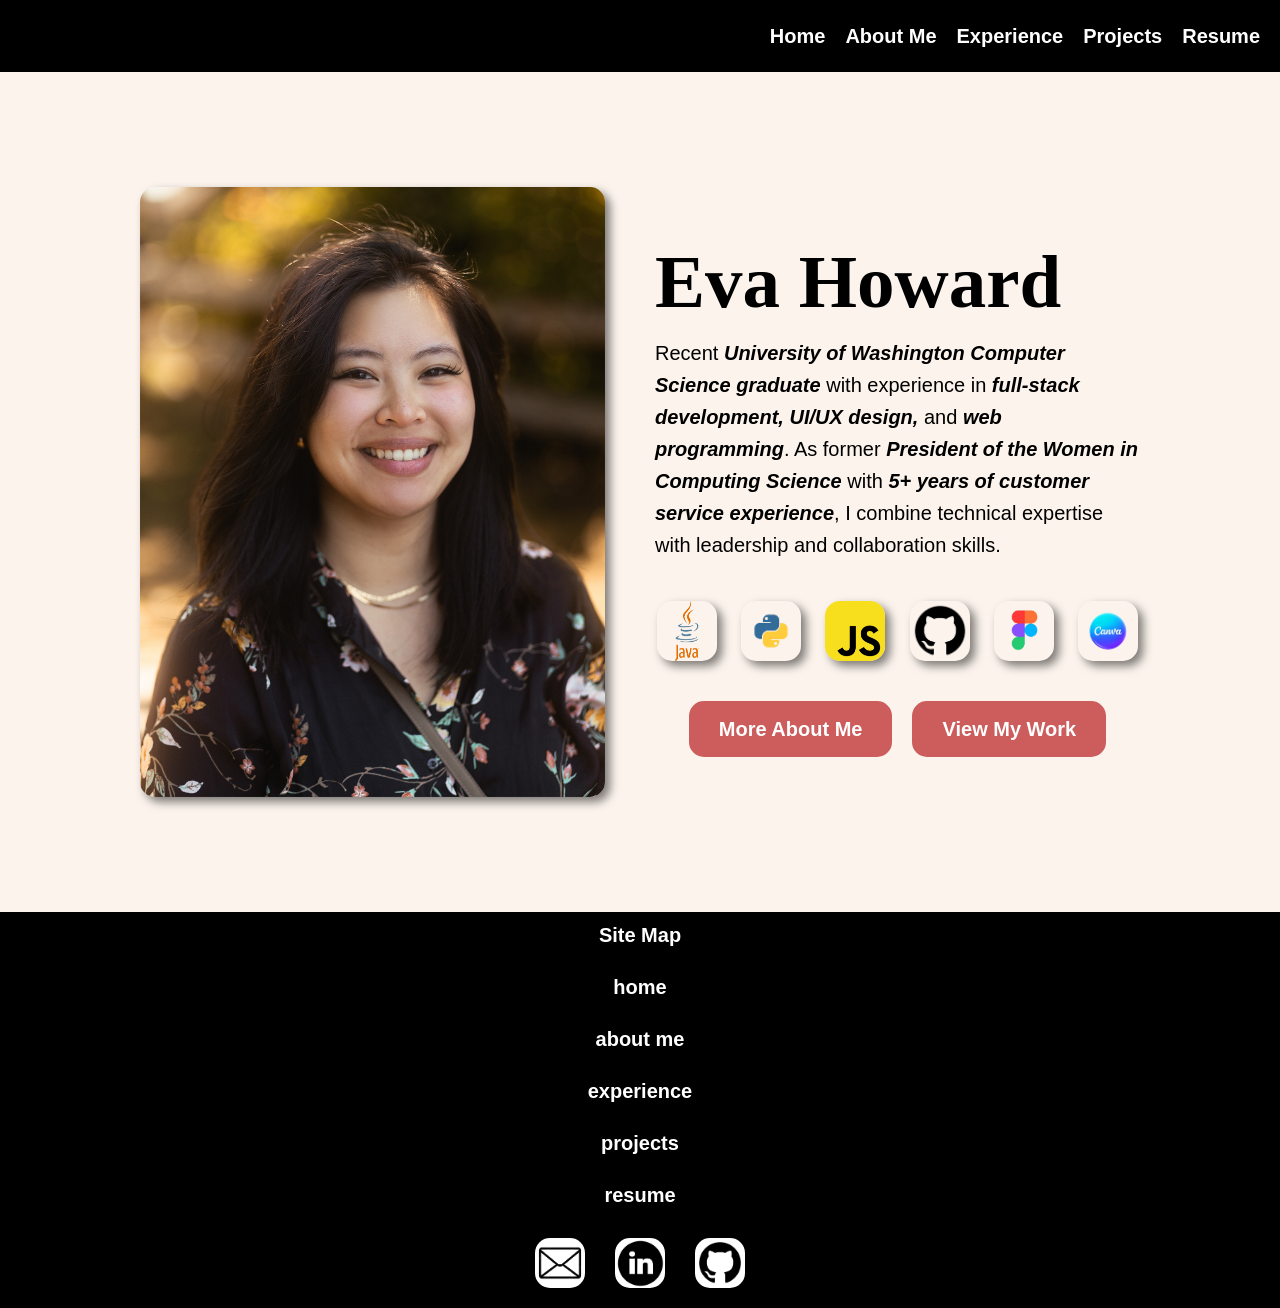
==== commit 409b74ad: "modified footer spacing" ====
--- a/index.html
+++ b/index.html
@@ -25,9 +25,9 @@
         <div>
             <h1>Eva Howard</h1>
             <p>
-                I’m a recent <strong><em>University of Washington Computer Science graduate</em></strong> with experience
+                Recent <strong><em>University of Washington Computer Science graduate</em></strong> with experience
                 in <strong><em>full-stack development, UI/UX design,</em></strong> and <strong><em>web programming</em></strong>.
-                As <a href="experience.html#wics"><strong><em>President of the Women in Computing Science</em></strong></a> and with <strong><em>5+ years of customer
+                As former <strong><em>President of the Women in Computing Science</em></strong> with <strong><em>5+ years of customer
                 service experience</em></strong>, I combine technical expertise with leadership and collaboration skills.
             </p>
             <div class="iconGrid skills">
@@ -51,7 +51,7 @@
     <a href="about.html">about me</a> <br>
     <a href="experience.html">experience</a> <br>
     <a href="projects.html">projects</a> <br>
-    <a href="resume.html">resume</a> <br>
+    <a href="resume.html">resume</a>
     <div class="iconGrid socials">
         <a href="mailto:ehoward7960@gmail.com">
             <img src="img/email%20(2).png" alt="Email Icon" width="50" height="50">
--- a/styles.css
+++ b/styles.css
@@ -17,11 +17,13 @@
 
 /* navigation bar */
 .navbar, footer {
+    position: relative;   /* default is fine too */
+    width: 100vw;         /* full viewport width */
+    left: 0;              /* start from left edge */
     padding: 20px;
-    width: 100%;
     background-color: black;
     display: flex;
-    justify-content: right;
+    justify-content: flex-end; /* instead of 'right' */
     gap: 20px;
 }
 .navbar a, footer a {
@@ -135,8 +137,11 @@
 
 /* CSS for one or two column grids */
 .oneColGrid {
+    display: grid;
     grid-template-columns: 1fr;
+    gap: 30px;
     max-width: 1000px;
+    margin: auto;
 }
 .twoColGrid {
     grid-template-columns: repeat(2, 1fr);
